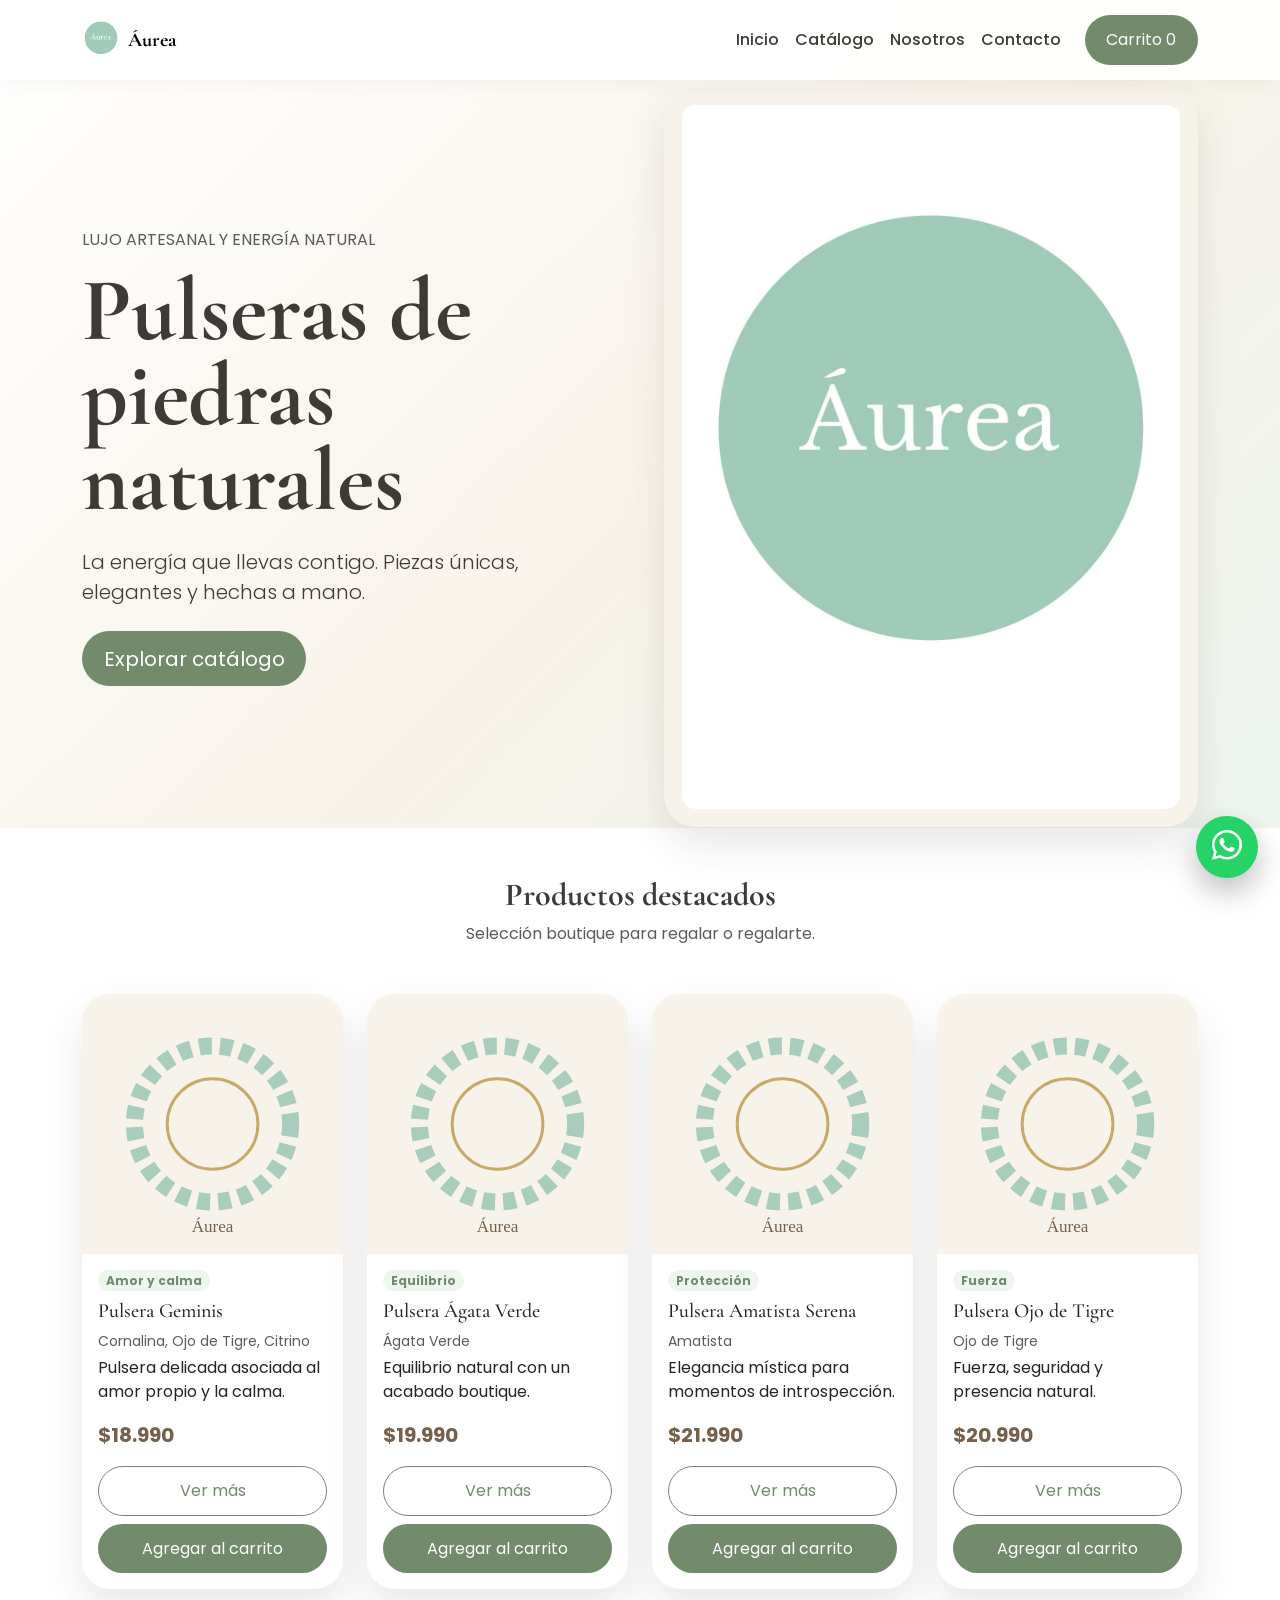
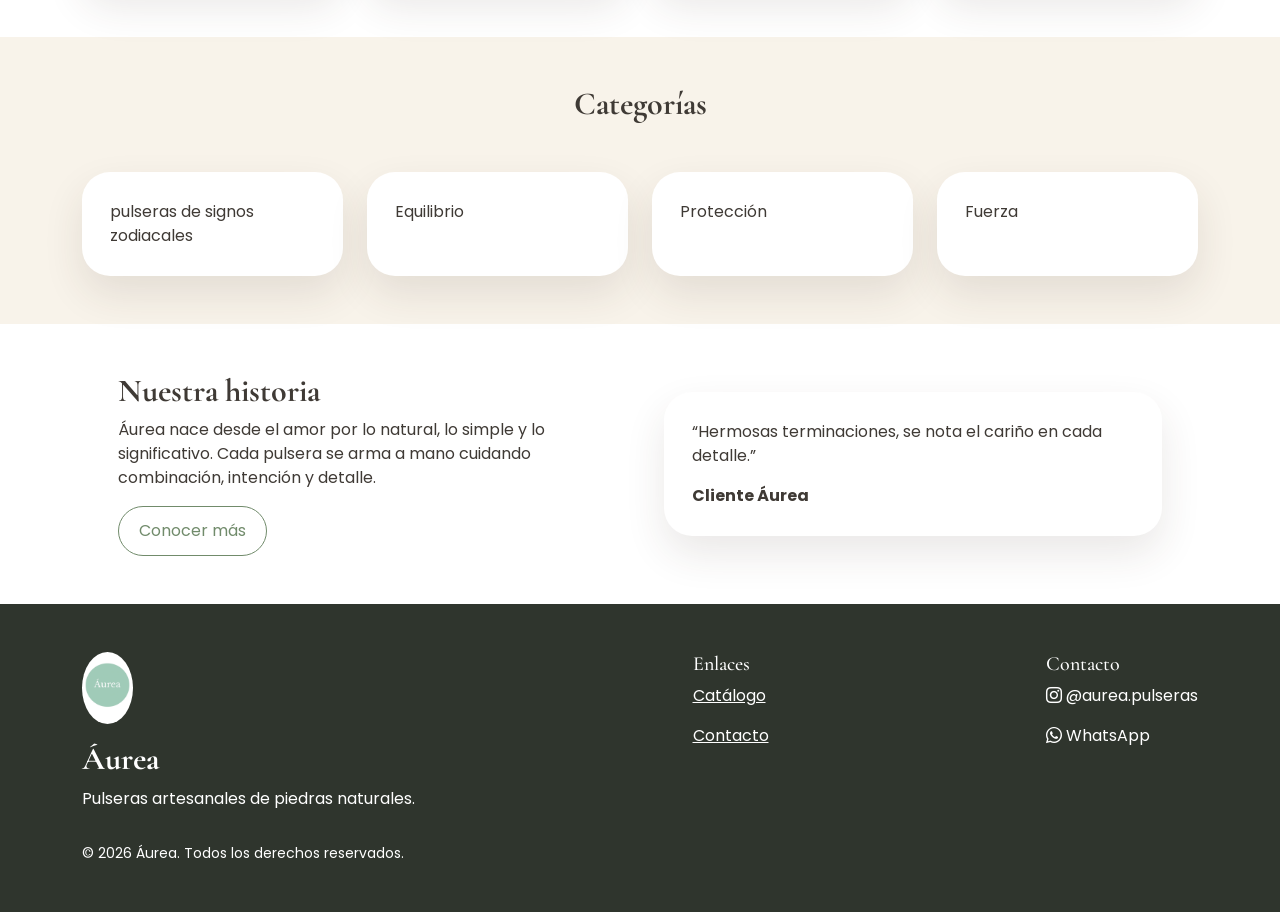
==== index.html @ b7d7ada7 "primera subida proyecto" ====
<!DOCTYPE html>
<html lang="es">
  <head>
    <meta charset="UTF-8">
    <meta name="viewport" content="width=device-width, initial-scale=1.0">
    <meta name="description" content="Catálogo boutique de pulseras artesanales de piedras naturales Áurea.">
    <link href="https://cdn.jsdelivr.net/npm/bootstrap@5.3.3/dist/css/bootstrap.min.css" rel="stylesheet">
    <link rel="stylesheet" href="https://cdn.jsdelivr.net/npm/bootstrap-icons@1.11.3/font/bootstrap-icons.css">
    <link rel="stylesheet" href="css/style.css">
    <title>Áurea | Pulseras artesanales</title>
  </head>
  <body>
    <nav class="navbar navbar-expand-lg fixed-top">
      <div class="container">
        <a class="navbar-brand d-flex align-items-center gap-2" href="index.html">
          <img src="img/logo/aurea-logo.jpeg" class="logo" alt="Áurea">
          <span>Áurea</span>
        </a>
        <button class="navbar-toggler" type="button" data-bs-toggle="collapse" data-bs-target="#menu">
          <span class="navbar-toggler-icon"></span>
        </button>
        <div class="collapse navbar-collapse" id="menu">
          <ul class="navbar-nav ms-auto align-items-lg-center">
            <li class="nav-item">
              <a class="nav-link" href="index.html">Inicio</a>
            </li>
            <li class="nav-item">
              <a class="nav-link" href="catalogo.html">Catálogo</a>
            </li>
            <li class="nav-item">
              <a class="nav-link" href="nosotros.html">Nosotros</a>
            </li>
            <li class="nav-item">
              <a class="nav-link" href="contacto.html">Contacto</a>
            </li>
            <li class="nav-item ms-lg-3">
              <a class="btn btn-aurea" href="carrito.html">Carrito <span data-cart-count>0</span>
              </a>
            </li>
          </ul>
        </div>
      </div>
    </nav>
    <header class="hero">
      <div class="container">
        <div class="row align-items-center g-5">
          <div class="col-lg-6 fade-up">
            <p class="text-uppercase text-muted">Lujo artesanal y energía natural</p>
            <h1>Pulseras de piedras naturales</h1>
            <p class="lead my-4">La energía que llevas contigo. Piezas únicas, elegantes y hechas a mano.</p>
            <a href="catalogo.html" class="btn btn-aurea btn-lg">Explorar catálogo</a>
          </div>
          <div class="col-lg-6">
            <img src="img/banners/aurea-logo.jpeg" class="img-fluid hero-img" alt="Pulseras artesanales">
          </div>
        </div>
      </div>
    </header>
    <main>
      <section class="py-5">
        <div class="container">
          <div class="text-center mb-5">
            <h2>Productos destacados</h2>
            <p class="text-muted">Selección boutique para regalar o regalarte.</p>
          </div>
          <div id="productosDestacados" class="row g-4"></div>
        </div>
      </section>
      <section class="py-5 section-soft">
        <div class="container">
          <h2 class="text-center mb-5">Categorías</h2>
          <div class="row g-4">
            <div class="col-md-3">
              <div class="categoria-box">pulseras de signos zodiacales</div>
            </div>
            <div class="col-md-3">
              <div class="categoria-box">Equilibrio</div>
            </div>
            <div class="col-md-3">
              <div class="categoria-box">Protección</div>
            </div>
            <div class="col-md-3">
              <div class="categoria-box">Fuerza</div>
            </div>
          </div>
        </div>
      </section>
      <section class="py-5">
        <div class="container row mx-auto align-items-center g-5">
          <div class="col-lg-6">
            <h2>Nuestra historia</h2>
            <p>Áurea nace desde el amor por lo natural, lo simple y lo significativo. Cada pulsera se arma a mano cuidando combinación, intención y detalle.</p>
            <a href="nosotros.html" class="btn btn-aurea-outline">Conocer más</a>
          </div>
          <div class="col-lg-6">
            <div class="opinion">
              <p>“Hermosas terminaciones, se nota el cariño en cada detalle.”</p>
              <strong>Cliente Áurea</strong>
            </div>
          </div>
        </div>
      </section>
    </main>
    <footer class="py-5">
      <div class="container d-flex flex-column flex-md-row justify-content-between gap-4">
        <div>
          <img src="img/logo/aurea-logo.jpeg" class="footer-logo mb-3" alt="Áurea">
          <h2>Áurea</h2>
          <p>Pulseras artesanales de piedras naturales.</p>
        </div>
        <div>
          <h3 class="h5">Enlaces</h3>
          <p>
            <a class="text-white" href="catalogo.html">Catálogo</a>
          </p>
          <p>
            <a class="text-white" href="contacto.html">Contacto</a>
          </p>
        </div>
        <div>
          <h3 class="h5">Contacto</h3>
          <p>
            <i class="bi bi-instagram"></i> @aurea.pulseras
          </p>
          <p>
            <i class="bi bi-whatsapp"></i> WhatsApp
          </p>
        </div>
      </div>
      <div class="container pt-3 small">© 2026 Áurea. Todos los derechos reservados.</div>
    </footer>
    <script src="https://cdn.jsdelivr.net/npm/bootstrap@5.3.3/dist/js/bootstrap.bundle.min.js"></script>
    <script src="js/productos.js"></script>
    <script src="js/app.js"></script>
    <script src="js/whatsapp.js"></script>
    <script src="js/catalogo.js"></script>
  </body>
</html>
---- css/style.css ----
@import url('https://fonts.googleapis.com/css2?family=Cormorant+Garamond:wght@500;600;700&family=Poppins:wght@300;400;500;600&display=swap');
:root{--blanco:#fff;--beige:#f8f3ea;--arena:#e9dcc7;--salvia:#a8cdbd;--oliva:#718b6b;--cafe:#75614b;--dorado:#c8a96a;--texto:#3f3a35;--sombra:0 18px 40px rgba(60,50,38,.11)}
*{box-sizing:border-box}body{font-family:Poppins,sans-serif;color:var(--texto);background:var(--blanco)}h1,h2,h3,.navbar-brand{font-family:'Cormorant Garamond',serif;font-weight:700}.navbar{background:rgba(255,255,255,.94);backdrop-filter:blur(12px);box-shadow:0 4px 20px rgba(0,0,0,.04)}.logo{height:54px;border-radius:50%}.nav-link{font-weight:500;color:var(--texto)}.nav-link:hover{color:var(--oliva)}.hero{min-height:92vh;display:flex;align-items:center;background:linear-gradient(135deg,#fff 0%,var(--beige) 55%,#eef6f0 100%);padding-top:86px}.hero h1{font-size:clamp(3rem,7vw,6rem);line-height:.95}.hero-img,.producto-detalle-img{background:var(--beige);border-radius:32px;box-shadow:var(--sombra);padding:18px}.section-soft{background:var(--beige)}.btn-aurea{background:var(--oliva);color:#fff;border:none;border-radius:999px;padding:.8rem 1.35rem;transition:.25s}.btn-aurea:hover{background:var(--cafe);color:#fff;transform:translateY(-2px)}.btn-aurea-outline{border:1px solid var(--oliva);color:var(--oliva);border-radius:999px;padding:.75rem 1.25rem}.btn-aurea-outline:hover{background:var(--oliva);color:#fff}.producto-card{border:0;border-radius:28px;overflow:hidden;box-shadow:var(--sombra);transition:.3s;background:#fff}.producto-card:hover{transform:translateY(-8px)}.producto-card img{height:260px;object-fit:cover;background:var(--beige);transition:.3s}.producto-card:hover img{transform:scale(1.04)}.badge-aurea{background:#eef6f0;color:var(--oliva);border-radius:999px;width:max-content}.precio{color:var(--cafe);font-size:1.25rem}.categoria-box,.opinion{padding:28px;background:#fff;border-radius:28px;box-shadow:var(--sombra);height:100%}.miniatura{width:94px;height:94px;object-fit:cover;border-radius:18px;cursor:pointer;border:2px solid var(--beige)}.carrito-item{display:flex;align-items:center;gap:18px;background:#fff;border-radius:24px;padding:16px;margin-bottom:16px;box-shadow:var(--sombra)}.carrito-item img{width:110px;height:110px;object-fit:cover;border-radius:18px;background:var(--beige)}.cantidad{display:flex;align-items:center;gap:10px}.cantidad button{border:none;background:var(--beige);border-radius:50%;width:34px;height:34px}.carrito-total{text-align:right;margin-top:28px}.whatsapp-float{position:fixed;right:22px;bottom:22px;width:62px;height:62px;border-radius:50%;border:none;background:#25D366;color:#fff;font-size:30px;box-shadow:0 14px 30px rgba(0,0,0,.25);z-index:1000}.toast-aurea{position:fixed;left:50%;bottom:98px;transform:translateX(-50%);background:var(--texto);color:#fff;padding:12px 20px;border-radius:999px;z-index:1200}footer{background:#2f352d;color:#fff}.footer-logo{height:72px;border-radius:50%}.page-header{padding:130px 0 55px;background:var(--beige)}.fade-up{animation:fadeUp .7s ease both}@keyframes fadeUp{from{opacity:0;transform:translateY(18px)}to{opacity:1;transform:translateY(0)}}@media(max-width:768px){.hero{text-align:center;min-height:auto;padding:120px 0 60px}.carrito-item{flex-direction:column;text-align:center}.carrito-total{text-align:center}}
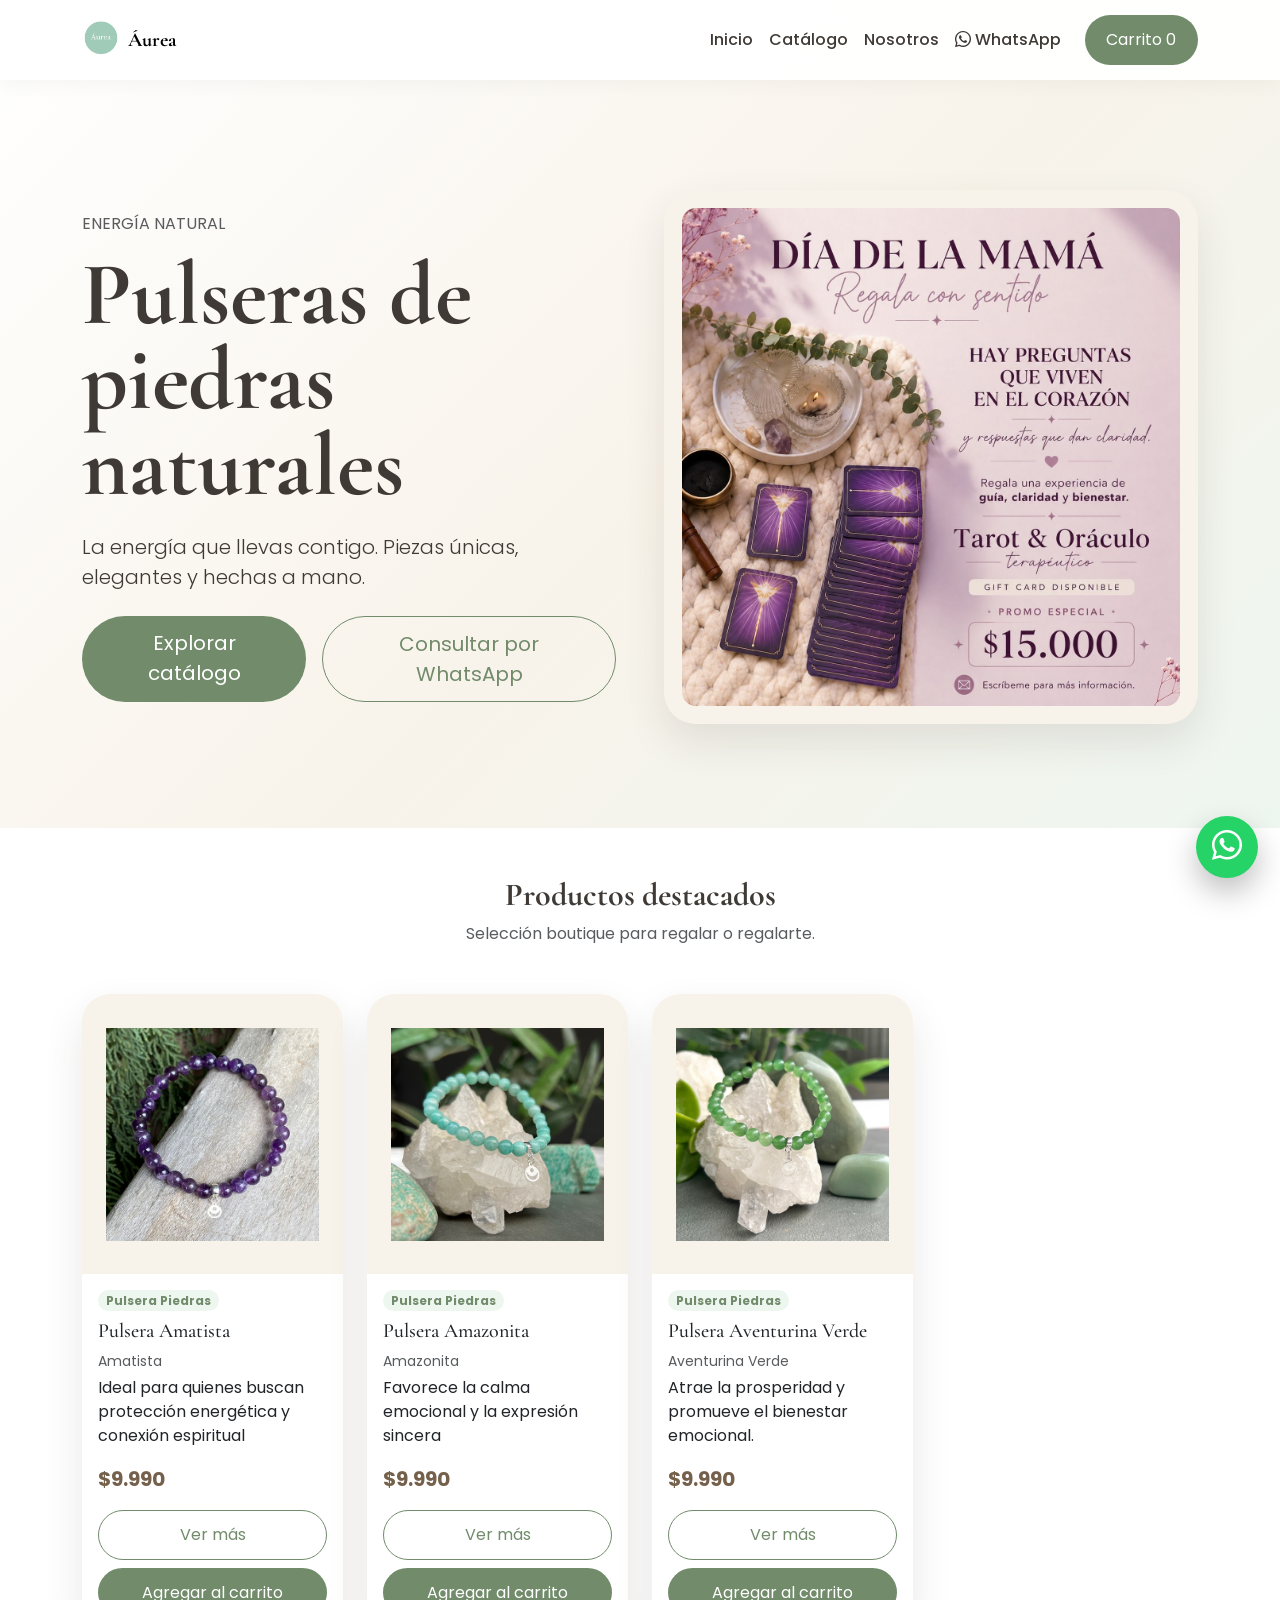
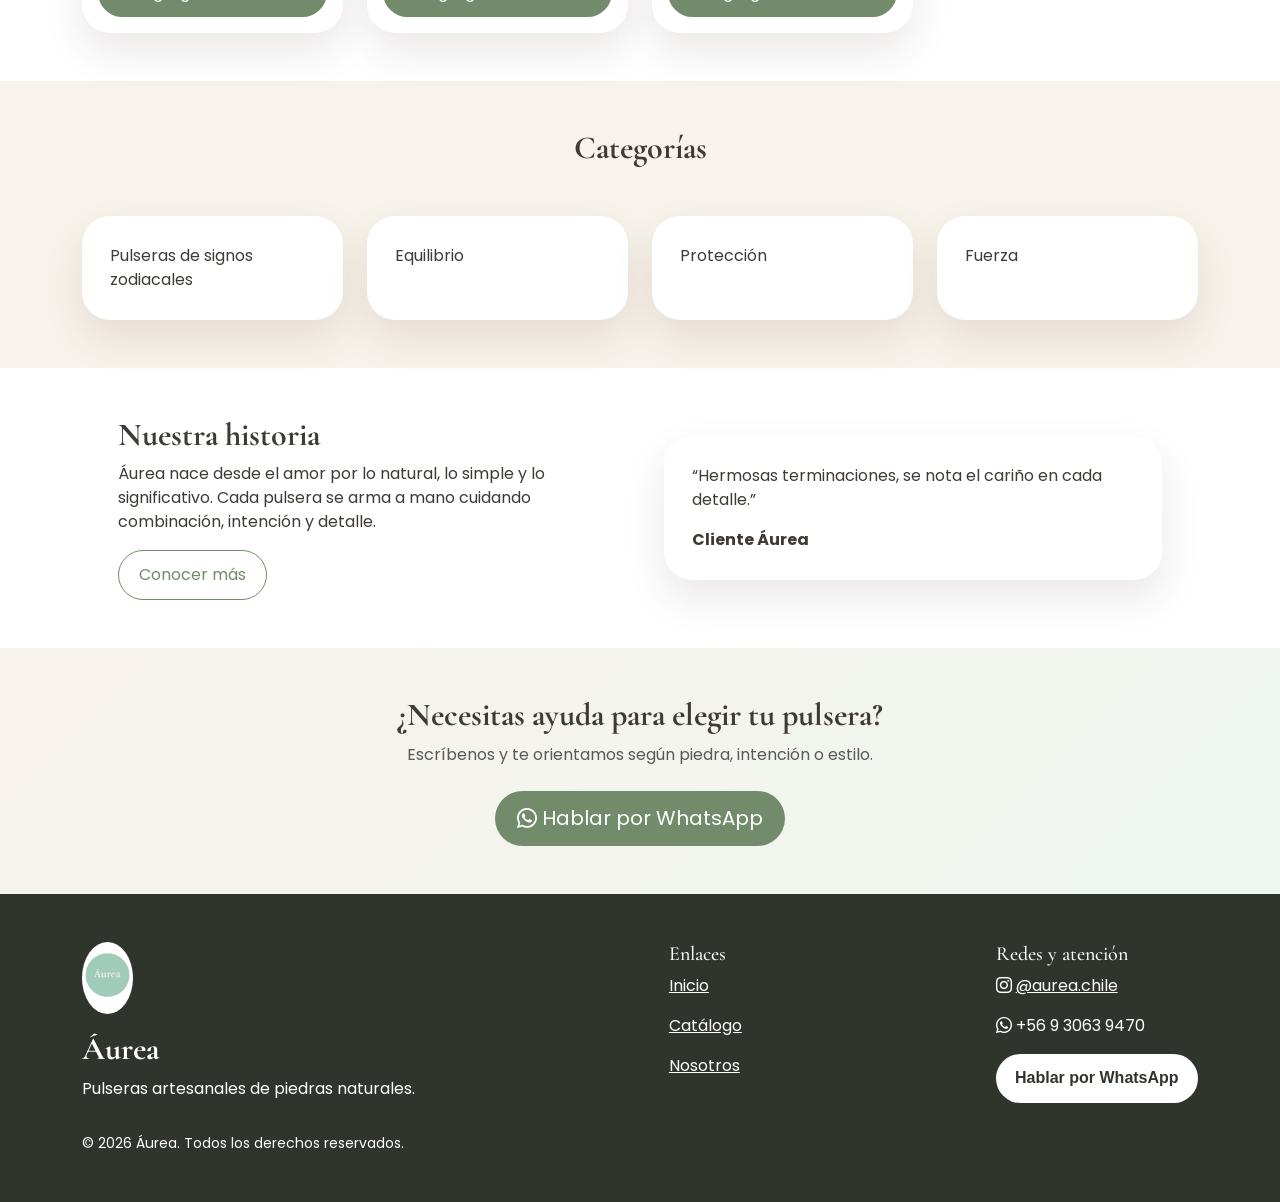
==== commit c7463b1f: "modificacion pagina" ====
--- a/index.html
+++ b/index.html
@@ -16,46 +16,42 @@
           <img src="img/logo/aurea-logo.jpeg" class="logo" alt="Áurea">
           <span>Áurea</span>
         </a>
-        <button class="navbar-toggler" type="button" data-bs-toggle="collapse" data-bs-target="#menu">
+        <button class="navbar-toggler" type="button" data-bs-toggle="collapse" data-bs-target="#menu" aria-controls="menu" aria-expanded="false" aria-label="Abrir menú">
           <span class="navbar-toggler-icon"></span>
         </button>
         <div class="collapse navbar-collapse" id="menu">
           <ul class="navbar-nav ms-auto align-items-lg-center">
-            <li class="nav-item">
-              <a class="nav-link" href="index.html">Inicio</a>
-            </li>
-            <li class="nav-item">
-              <a class="nav-link" href="catalogo.html">Catálogo</a>
-            </li>
-            <li class="nav-item">
-              <a class="nav-link" href="nosotros.html">Nosotros</a>
-            </li>
-            <li class="nav-item">
-              <a class="nav-link" href="contacto.html">Contacto</a>
-            </li>
+            <li class="nav-item"><a class="nav-link" href="index.html">Inicio</a></li>
+            <li class="nav-item"><a class="nav-link" href="catalogo.html">Catálogo</a></li>
+            <li class="nav-item"><a class="nav-link" href="nosotros.html">Nosotros</a></li>
+            <li class="nav-item"><a class="nav-link nav-whatsapp" href="#" data-whatsapp-action><i class="bi bi-whatsapp"></i> WhatsApp</a></li>
             <li class="nav-item ms-lg-3">
-              <a class="btn btn-aurea" href="carrito.html">Carrito <span data-cart-count>0</span>
-              </a>
+              <a class="btn btn-aurea" href="carrito.html">Carrito <span data-cart-count>0</span></a>
             </li>
           </ul>
         </div>
       </div>
     </nav>
+
     <header class="hero">
       <div class="container">
         <div class="row align-items-center g-5">
           <div class="col-lg-6 fade-up">
-            <p class="text-uppercase text-muted">Lujo artesanal y energía natural</p>
+            <p class="text-uppercase text-muted">energía natural</p>
             <h1>Pulseras de piedras naturales</h1>
             <p class="lead my-4">La energía que llevas contigo. Piezas únicas, elegantes y hechas a mano.</p>
-            <a href="catalogo.html" class="btn btn-aurea btn-lg">Explorar catálogo</a>
+            <div class="d-flex flex-column flex-sm-row gap-3">
+              <a href="catalogo.html" class="btn btn-aurea btn-lg">Explorar catálogo</a>
+              <a href="#" class="btn btn-aurea-outline btn-lg" data-whatsapp-action>Consultar por WhatsApp</a>
+            </div>
           </div>
           <div class="col-lg-6">
-            <img src="img/banners/aurea-logo.jpeg" class="img-fluid hero-img" alt="Pulseras artesanales">
+            <img src="img/banners/aurea-logo.jpeg" class="img-fluid hero-img" alt="Pulseras artesanales Áurea">
           </div>
         </div>
       </div>
     </header>
+
     <main>
       <section class="py-5">
         <div class="container">
@@ -66,25 +62,19 @@
           <div id="productosDestacados" class="row g-4"></div>
         </div>
       </section>
+
       <section class="py-5 section-soft">
         <div class="container">
           <h2 class="text-center mb-5">Categorías</h2>
           <div class="row g-4">
-            <div class="col-md-3">
-              <div class="categoria-box">pulseras de signos zodiacales</div>
-            </div>
-            <div class="col-md-3">
-              <div class="categoria-box">Equilibrio</div>
-            </div>
-            <div class="col-md-3">
-              <div class="categoria-box">Protección</div>
-            </div>
-            <div class="col-md-3">
-              <div class="categoria-box">Fuerza</div>
-            </div>
+            <div class="col-md-3"><div class="categoria-box">Pulseras de signos zodiacales</div></div>
+            <div class="col-md-3"><div class="categoria-box">Equilibrio</div></div>
+            <div class="col-md-3"><div class="categoria-box">Protección</div></div>
+            <div class="col-md-3"><div class="categoria-box">Fuerza</div></div>
           </div>
         </div>
       </section>
+
       <section class="py-5">
         <div class="container row mx-auto align-items-center g-5">
           <div class="col-lg-6">
@@ -100,7 +90,16 @@
           </div>
         </div>
       </section>
+
+      <section class="py-5 section-whatsapp">
+        <div class="container text-center">
+          <h2>¿Necesitas ayuda para elegir tu pulsera?</h2>
+          <p class="text-muted mb-4">Escríbenos y te orientamos según piedra, intención o estilo.</p>
+          <a href="#" class="btn btn-aurea btn-lg" data-whatsapp-action><i class="bi bi-whatsapp"></i> Hablar por WhatsApp</a>
+        </div>
+      </section>
     </main>
+
     <footer class="py-5">
       <div class="container d-flex flex-column flex-md-row justify-content-between gap-4">
         <div>
@@ -110,29 +109,24 @@
         </div>
         <div>
           <h3 class="h5">Enlaces</h3>
-          <p>
-            <a class="text-white" href="catalogo.html">Catálogo</a>
-          </p>
-          <p>
-            <a class="text-white" href="contacto.html">Contacto</a>
-          </p>
+          <p><a class="text-white" href="index.html">Inicio</a></p>
+          <p><a class="text-white" href="catalogo.html">Catálogo</a></p>
+          <p><a class="text-white" href="nosotros.html">Nosotros</a></p>
         </div>
         <div>
-          <h3 class="h5">Contacto</h3>
-          <p>
-            <i class="bi bi-instagram"></i> @aurea.pulseras
-          </p>
-          <p>
-            <i class="bi bi-whatsapp"></i> WhatsApp
-          </p>
+          <h3 class="h5">Redes y atención</h3>
+          <p><i class="bi bi-instagram"></i> <a href="https://www.instagram.com/aurea.chile/" target="_blank" class="text-white">@aurea.chile</a></p>
+          <p><i class="bi bi-whatsapp"></i> +56 9 3063 9470</p>
+          <a href="#" class="btn btn-footer-whatsapp" data-whatsapp-action>Hablar por WhatsApp</a>
         </div>
       </div>
       <div class="container pt-3 small">© 2026 Áurea. Todos los derechos reservados.</div>
     </footer>
+
     <script src="https://cdn.jsdelivr.net/npm/bootstrap@5.3.3/dist/js/bootstrap.bundle.min.js"></script>
     <script src="js/productos.js"></script>
     <script src="js/app.js"></script>
     <script src="js/whatsapp.js"></script>
     <script src="js/catalogo.js"></script>
   </body>
-</html>+</html>
--- a/css/style.css
+++ b/css/style.css
@@ -1,3 +1,371 @@
 @import url('https://fonts.googleapis.com/css2?family=Cormorant+Garamond:wght@500;600;700&family=Poppins:wght@300;400;500;600&display=swap');
-:root{--blanco:#fff;--beige:#f8f3ea;--arena:#e9dcc7;--salvia:#a8cdbd;--oliva:#718b6b;--cafe:#75614b;--dorado:#c8a96a;--texto:#3f3a35;--sombra:0 18px 40px rgba(60,50,38,.11)}
-*{box-sizing:border-box}body{font-family:Poppins,sans-serif;color:var(--texto);background:var(--blanco)}h1,h2,h3,.navbar-brand{font-family:'Cormorant Garamond',serif;font-weight:700}.navbar{background:rgba(255,255,255,.94);backdrop-filter:blur(12px);box-shadow:0 4px 20px rgba(0,0,0,.04)}.logo{height:54px;border-radius:50%}.nav-link{font-weight:500;color:var(--texto)}.nav-link:hover{color:var(--oliva)}.hero{min-height:92vh;display:flex;align-items:center;background:linear-gradient(135deg,#fff 0%,var(--beige) 55%,#eef6f0 100%);padding-top:86px}.hero h1{font-size:clamp(3rem,7vw,6rem);line-height:.95}.hero-img,.producto-detalle-img{background:var(--beige);border-radius:32px;box-shadow:var(--sombra);padding:18px}.section-soft{background:var(--beige)}.btn-aurea{background:var(--oliva);color:#fff;border:none;border-radius:999px;padding:.8rem 1.35rem;transition:.25s}.btn-aurea:hover{background:var(--cafe);color:#fff;transform:translateY(-2px)}.btn-aurea-outline{border:1px solid var(--oliva);color:var(--oliva);border-radius:999px;padding:.75rem 1.25rem}.btn-aurea-outline:hover{background:var(--oliva);color:#fff}.producto-card{border:0;border-radius:28px;overflow:hidden;box-shadow:var(--sombra);transition:.3s;background:#fff}.producto-card:hover{transform:translateY(-8px)}.producto-card img{height:260px;object-fit:cover;background:var(--beige);transition:.3s}.producto-card:hover img{transform:scale(1.04)}.badge-aurea{background:#eef6f0;color:var(--oliva);border-radius:999px;width:max-content}.precio{color:var(--cafe);font-size:1.25rem}.categoria-box,.opinion{padding:28px;background:#fff;border-radius:28px;box-shadow:var(--sombra);height:100%}.miniatura{width:94px;height:94px;object-fit:cover;border-radius:18px;cursor:pointer;border:2px solid var(--beige)}.carrito-item{display:flex;align-items:center;gap:18px;background:#fff;border-radius:24px;padding:16px;margin-bottom:16px;box-shadow:var(--sombra)}.carrito-item img{width:110px;height:110px;object-fit:cover;border-radius:18px;background:var(--beige)}.cantidad{display:flex;align-items:center;gap:10px}.cantidad button{border:none;background:var(--beige);border-radius:50%;width:34px;height:34px}.carrito-total{text-align:right;margin-top:28px}.whatsapp-float{position:fixed;right:22px;bottom:22px;width:62px;height:62px;border-radius:50%;border:none;background:#25D366;color:#fff;font-size:30px;box-shadow:0 14px 30px rgba(0,0,0,.25);z-index:1000}.toast-aurea{position:fixed;left:50%;bottom:98px;transform:translateX(-50%);background:var(--texto);color:#fff;padding:12px 20px;border-radius:999px;z-index:1200}footer{background:#2f352d;color:#fff}.footer-logo{height:72px;border-radius:50%}.page-header{padding:130px 0 55px;background:var(--beige)}.fade-up{animation:fadeUp .7s ease both}@keyframes fadeUp{from{opacity:0;transform:translateY(18px)}to{opacity:1;transform:translateY(0)}}@media(max-width:768px){.hero{text-align:center;min-height:auto;padding:120px 0 60px}.carrito-item{flex-direction:column;text-align:center}.carrito-total{text-align:center}}
+
+:root {
+  --blanco: #fff;
+  --beige: #f8f3ea;
+  --arena: #e9dcc7;
+  --salvia: #a8cdbd;
+  --oliva: #718b6b;
+  --cafe: #75614b;
+  --dorado: #c8a96a;
+  --texto: #3f3a35;
+  --footer: #2f352d;
+  --sombra: 0 18px 40px rgba(60, 50, 38, .11);
+}
+
+* {
+  box-sizing: border-box;
+}
+
+body {
+  font-family: Poppins, sans-serif;
+  color: var(--texto);
+  background: var(--blanco);
+}
+
+h1,
+h2,
+h3,
+.navbar-brand {
+  font-family: 'Cormorant Garamond', serif;
+  font-weight: 700;
+}
+
+.navbar {
+  background: rgba(255, 255, 255, .94);
+  backdrop-filter: blur(12px);
+  box-shadow: 0 4px 20px rgba(0, 0, 0, .04);
+}
+
+.logo {
+  height: 54px;
+  border-radius: 50%;
+}
+
+.nav-link {
+  font-weight: 500;
+  color: var(--texto);
+}
+
+.nav-link:hover,
+.nav-whatsapp:hover,
+.link-aurea {
+  color: var(--oliva);
+}
+
+.hero {
+  min-height: 92vh;
+  display: flex;
+  align-items: center;
+  background: linear-gradient(135deg, #fff 0%, var(--beige) 55%, #eef6f0 100%);
+  padding-top: 86px;
+}
+
+.hero h1 {
+  font-size: clamp(3rem, 7vw, 6rem);
+  line-height: .95;
+}
+
+.hero-img {
+  background: var(--beige);
+  border-radius: 32px;
+  box-shadow: var(--sombra);
+  padding: 18px;
+}
+
+.section-soft {
+  background: var(--beige);
+}
+
+.section-whatsapp {
+  background: linear-gradient(135deg, var(--beige), #eef6f0);
+}
+
+.btn-aurea {
+  background: var(--oliva);
+  color: #fff;
+  border: none;
+  border-radius: 999px;
+  padding: .8rem 1.35rem;
+  transition: .25s;
+}
+
+.btn-aurea:hover {
+  background: var(--cafe);
+  color: #fff;
+  transform: translateY(-2px);
+}
+
+.btn-aurea-outline {
+  border: 1px solid var(--oliva);
+  color: var(--oliva);
+  border-radius: 999px;
+  padding: .75rem 1.25rem;
+  transition: .25s;
+}
+
+.btn-aurea-outline:hover {
+  background: var(--oliva);
+  color: #fff;
+  transform: translateY(-2px);
+}
+
+.btn-footer-whatsapp {
+  background: #fff;
+  color: var(--footer);
+  border-radius: 999px;
+  padding: .7rem 1.15rem;
+  font-weight: 600;
+  transition: .25s;
+}
+
+.btn-footer-whatsapp:hover {
+  background: var(--salvia);
+  color: var(--footer);
+  transform: translateY(-2px);
+}
+
+.producto-card {
+  border: 0;
+  border-radius: 28px;
+  overflow: hidden;
+  box-shadow: var(--sombra);
+  transition: .3s;
+  background: #fff;
+}
+
+.producto-card:hover {
+  transform: translateY(-8px);
+}
+
+.producto-img-container {
+  width: 100%;
+  height: 280px;
+  background: var(--beige);
+  display: flex;
+  align-items: center;
+  justify-content: center;
+  overflow: hidden;
+}
+
+.producto-img {
+  width: 100%;
+  height: 100%;
+  object-fit: contain;
+  object-position: center;
+  padding: 24px;
+  transition: .3s;
+}
+
+.producto-card:hover .producto-img {
+  transform: scale(1.04);
+}
+
+.badge-aurea {
+  background: #eef6f0;
+  color: var(--oliva);
+  border-radius: 999px;
+  width: max-content;
+}
+
+.precio {
+  color: var(--cafe);
+  font-size: 1.25rem;
+}
+
+.categoria-box,
+.opinion {
+  padding: 28px;
+  background: #fff;
+  border-radius: 28px;
+  box-shadow: var(--sombra);
+  height: 100%;
+}
+
+.producto-detalle-img-container {
+  width: 100%;
+  min-height: 480px;
+  background: var(--beige);
+  display: flex;
+  align-items: center;
+  justify-content: center;
+  border-radius: 32px;
+  box-shadow: var(--sombra);
+  overflow: hidden;
+}
+
+.producto-detalle-img {
+  max-width: 100%;
+  max-height: 460px;
+  object-fit: contain;
+  object-position: center;
+  padding: 32px;
+}
+
+.miniatura {
+  width: 94px;
+  height: 94px;
+  display: flex;
+  align-items: center;
+  justify-content: center;
+  border-radius: 18px;
+  cursor: pointer;
+  border: 2px solid var(--beige);
+  background: var(--beige);
+  padding: 8px;
+  transition: .25s;
+}
+
+.miniatura:hover {
+  border-color: var(--salvia);
+  transform: translateY(-2px);
+}
+
+.miniatura img {
+  width: 100%;
+  height: 100%;
+  object-fit: contain;
+  object-position: center;
+}
+
+.carrito-item {
+  display: flex;
+  align-items: center;
+  gap: 18px;
+  background: #fff;
+  border-radius: 24px;
+  padding: 16px;
+  margin-bottom: 16px;
+  box-shadow: var(--sombra);
+}
+
+.carrito-img-container {
+  width: 110px;
+  height: 110px;
+  background: var(--beige);
+  display: flex;
+  align-items: center;
+  justify-content: center;
+  border-radius: 18px;
+  overflow: hidden;
+  flex-shrink: 0;
+}
+
+.carrito-img {
+  width: 100%;
+  height: 100%;
+  object-fit: contain;
+  object-position: center;
+  padding: 12px;
+}
+
+.cantidad {
+  display: flex;
+  align-items: center;
+  gap: 10px;
+}
+
+.cantidad button {
+  border: none;
+  background: var(--beige);
+  border-radius: 50%;
+  width: 34px;
+  height: 34px;
+}
+
+.carrito-total {
+  text-align: right;
+  margin-top: 28px;
+}
+
+.whatsapp-float {
+  position: fixed;
+  right: 22px;
+  bottom: 22px;
+  width: 62px;
+  height: 62px;
+  border-radius: 50%;
+  border: none;
+  background: #25D366;
+  color: #fff;
+  font-size: 30px;
+  box-shadow: 0 14px 30px rgba(0, 0, 0, .25);
+  z-index: 1000;
+}
+
+.toast-aurea {
+  position: fixed;
+  left: 50%;
+  bottom: 98px;
+  transform: translateX(-50%);
+  background: var(--texto);
+  color: #fff;
+  padding: 12px 20px;
+  border-radius: 999px;
+  z-index: 1200;
+}
+
+footer {
+  background: var(--footer);
+  color: #fff;
+}
+
+.footer-logo {
+  height: 72px;
+  border-radius: 50%;
+}
+
+.page-header {
+  padding: 130px 0 55px;
+  background: var(--beige);
+}
+
+.fade-up {
+  animation: fadeUp .7s ease both;
+}
+
+@keyframes fadeUp {
+  from {
+    opacity: 0;
+    transform: translateY(18px);
+  }
+  to {
+    opacity: 1;
+    transform: translateY(0);
+  }
+}
+
+@media (max-width: 768px) {
+  .producto-detalle-img-container {
+    min-height: 360px;
+  }
+
+  .producto-detalle-img {
+    max-height: 340px;
+    padding: 24px;
+  }
+
+  .producto-img-container {
+    height: 250px;
+  }
+
+  .hero {
+    text-align: center;
+    min-height: auto;
+    padding: 120px 0 60px;
+  }
+
+  .hero .d-flex {
+    justify-content: center;
+  }
+
+  .carrito-item {
+    flex-direction: column;
+    text-align: center;
+  }
+
+  .carrito-total {
+    text-align: center;
+  }
+
+}
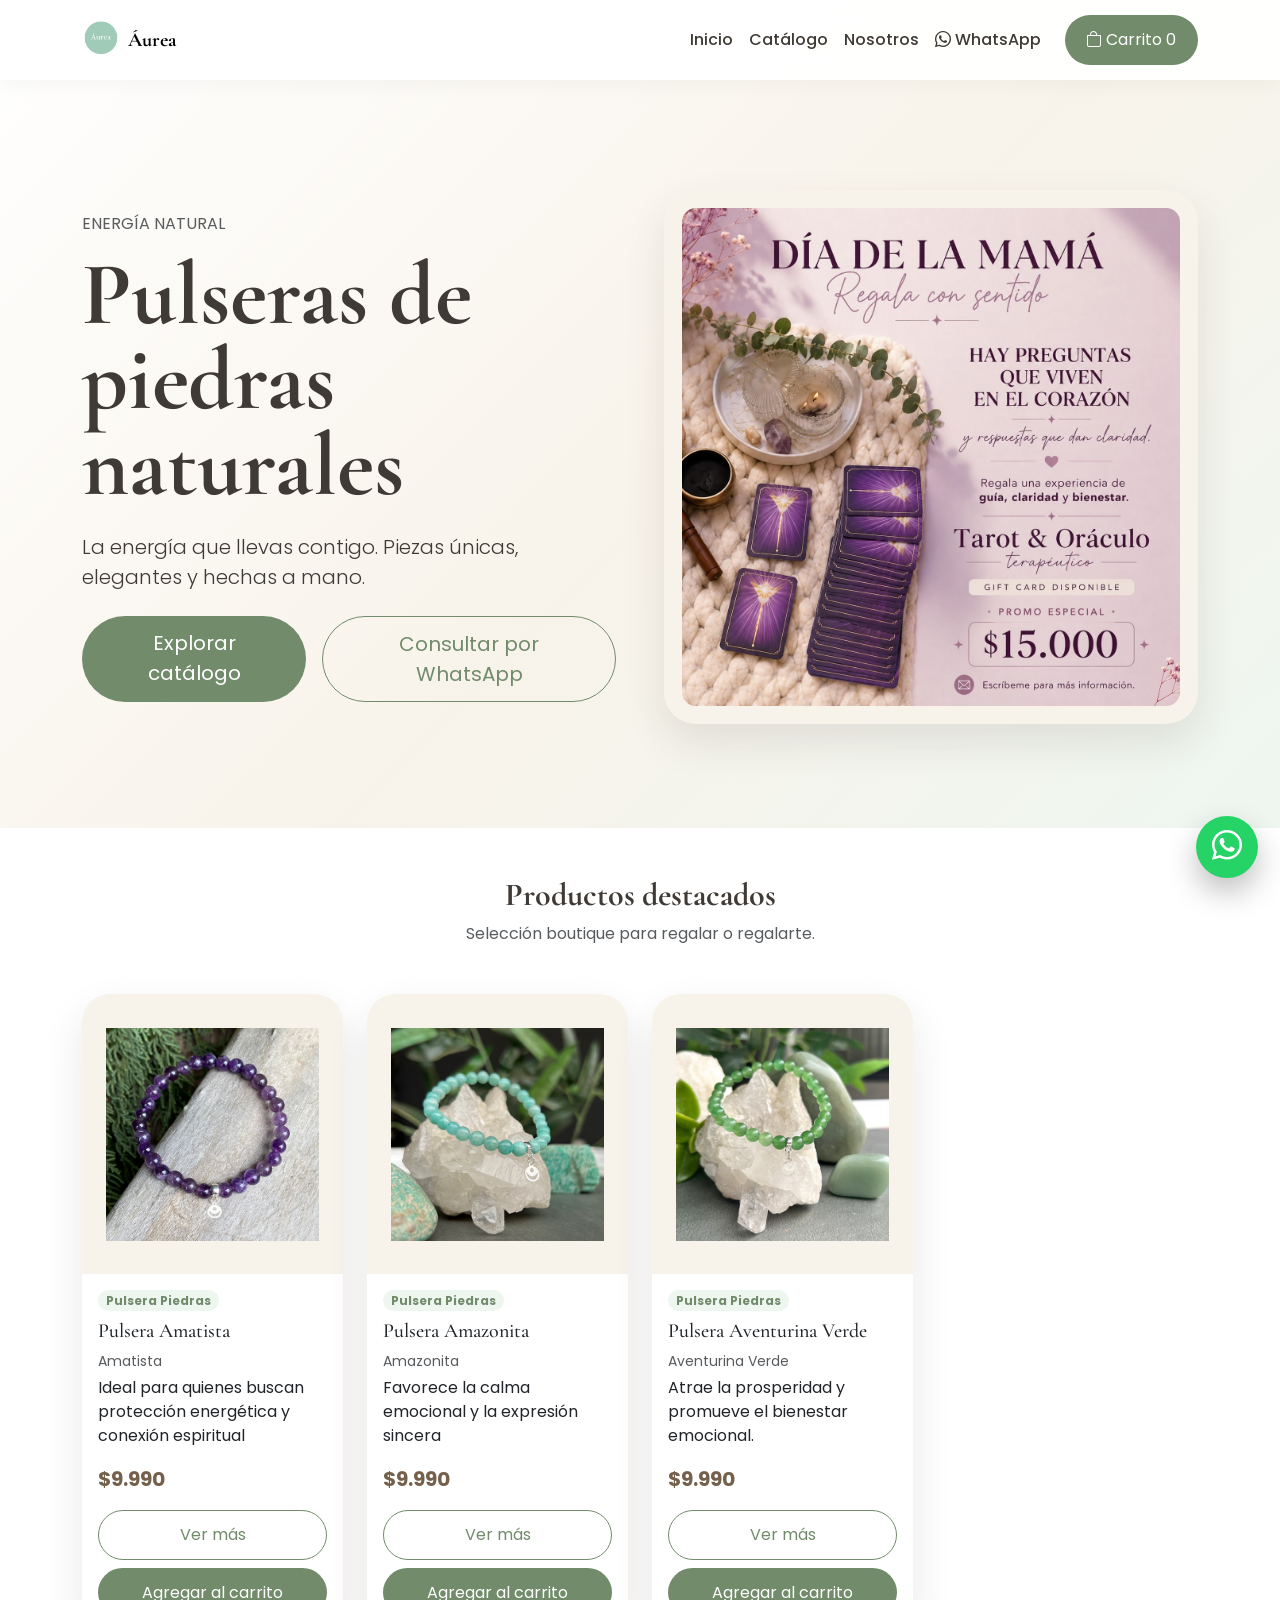
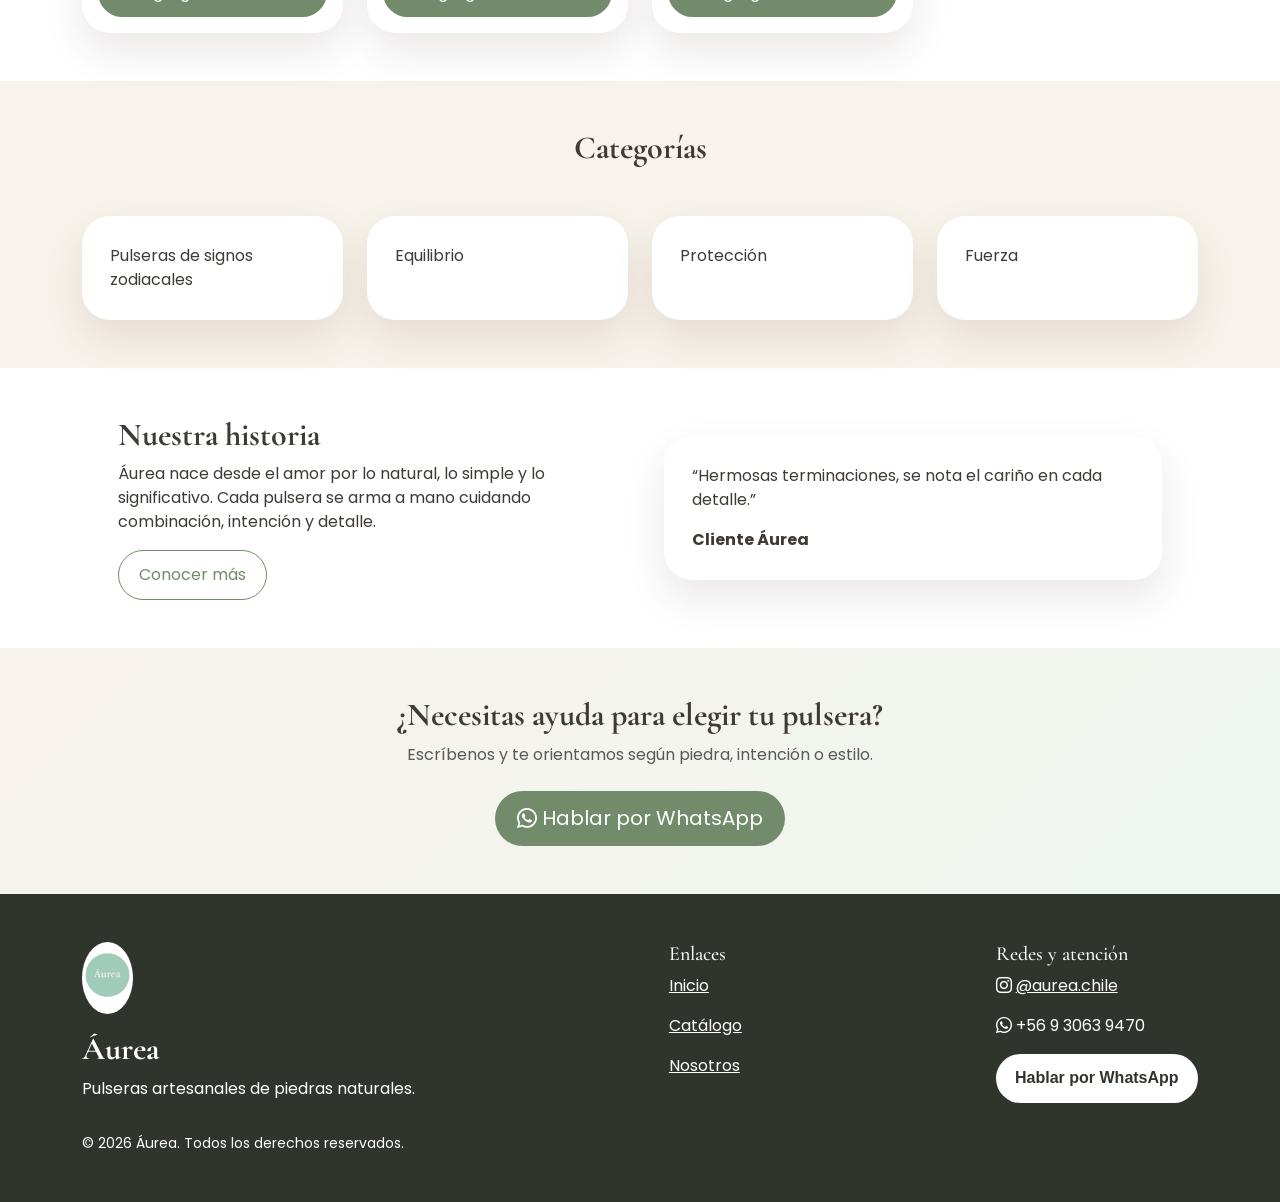
==== commit 6595bc7f: "correccion carrito celulares" ====
--- a/index.html
+++ b/index.html
@@ -16,17 +16,23 @@
           <img src="img/logo/aurea-logo.jpeg" class="logo" alt="Áurea">
           <span>Áurea</span>
         </a>
-        <button class="navbar-toggler" type="button" data-bs-toggle="collapse" data-bs-target="#menu" aria-controls="menu" aria-expanded="false" aria-label="Abrir menú">
-          <span class="navbar-toggler-icon"></span>
-        </button>
+        <div class="navbar-mobile-actions d-flex align-items-center gap-2 d-lg-none">
+          <a class="nav-cart-mobile" href="carrito.html" aria-label="Ver carrito">
+            <i class="bi bi-bag"></i>
+            <span class="cart-count-badge" data-cart-count>0</span>
+          </a>
+          <button class="navbar-toggler" type="button" data-bs-toggle="collapse" data-bs-target="#menu" aria-controls="menu" aria-expanded="false" aria-label="Abrir menú">
+            <span class="navbar-toggler-icon"></span>
+          </button>
+        </div>
         <div class="collapse navbar-collapse" id="menu">
           <ul class="navbar-nav ms-auto align-items-lg-center">
             <li class="nav-item"><a class="nav-link" href="index.html">Inicio</a></li>
             <li class="nav-item"><a class="nav-link" href="catalogo.html">Catálogo</a></li>
             <li class="nav-item"><a class="nav-link" href="nosotros.html">Nosotros</a></li>
             <li class="nav-item"><a class="nav-link nav-whatsapp" href="#" data-whatsapp-action><i class="bi bi-whatsapp"></i> WhatsApp</a></li>
-            <li class="nav-item ms-lg-3">
-              <a class="btn btn-aurea" href="carrito.html">Carrito <span data-cart-count>0</span></a>
+            <li class="nav-item ms-lg-3 d-none d-lg-block">
+              <a class="btn btn-aurea" href="carrito.html"><i class="bi bi-bag"></i> Carrito <span data-cart-count>0</span></a>
             </li>
           </ul>
         </div>
--- a/css/style.css
+++ b/css/style.css
@@ -369,3 +369,78 @@
   }
 
 }
+
+/* Carrito siempre visible en móvil */
+.navbar-mobile-actions {
+  margin-left: auto;
+}
+
+.nav-cart-mobile {
+  position: relative;
+  width: 44px;
+  height: 44px;
+  border-radius: 50%;
+  background: var(--oliva);
+  color: #fff;
+  display: inline-flex;
+  align-items: center;
+  justify-content: center;
+  text-decoration: none;
+  font-size: 1.25rem;
+  box-shadow: 0 10px 24px rgba(60, 50, 38, .16);
+  transition: .25s;
+}
+
+.nav-cart-mobile:hover,
+.nav-cart-mobile:focus {
+  background: var(--cafe);
+  color: #fff;
+  transform: translateY(-1px);
+}
+
+.cart-count-badge {
+  position: absolute;
+  top: -6px;
+  right: -6px;
+  min-width: 22px;
+  height: 22px;
+  padding: 0 6px;
+  border-radius: 999px;
+  background: var(--dorado);
+  color: var(--texto);
+  border: 2px solid #fff;
+  font-size: .72rem;
+  font-weight: 700;
+  line-height: 18px;
+  text-align: center;
+}
+
+.navbar-toggler {
+  border: 1px solid rgba(113, 139, 107, .35);
+  border-radius: 14px;
+  padding: .45rem .65rem;
+}
+
+.navbar-toggler:focus {
+  box-shadow: 0 0 0 .2rem rgba(168, 205, 189, .35);
+}
+
+@media (max-width: 380px) {
+  .logo {
+    height: 46px;
+  }
+
+  .navbar-brand span {
+    font-size: 1.35rem;
+  }
+
+  .nav-cart-mobile,
+  .navbar-toggler {
+    width: 42px;
+    height: 42px;
+  }
+
+  .navbar-toggler {
+    padding: .35rem .55rem;
+  }
+}
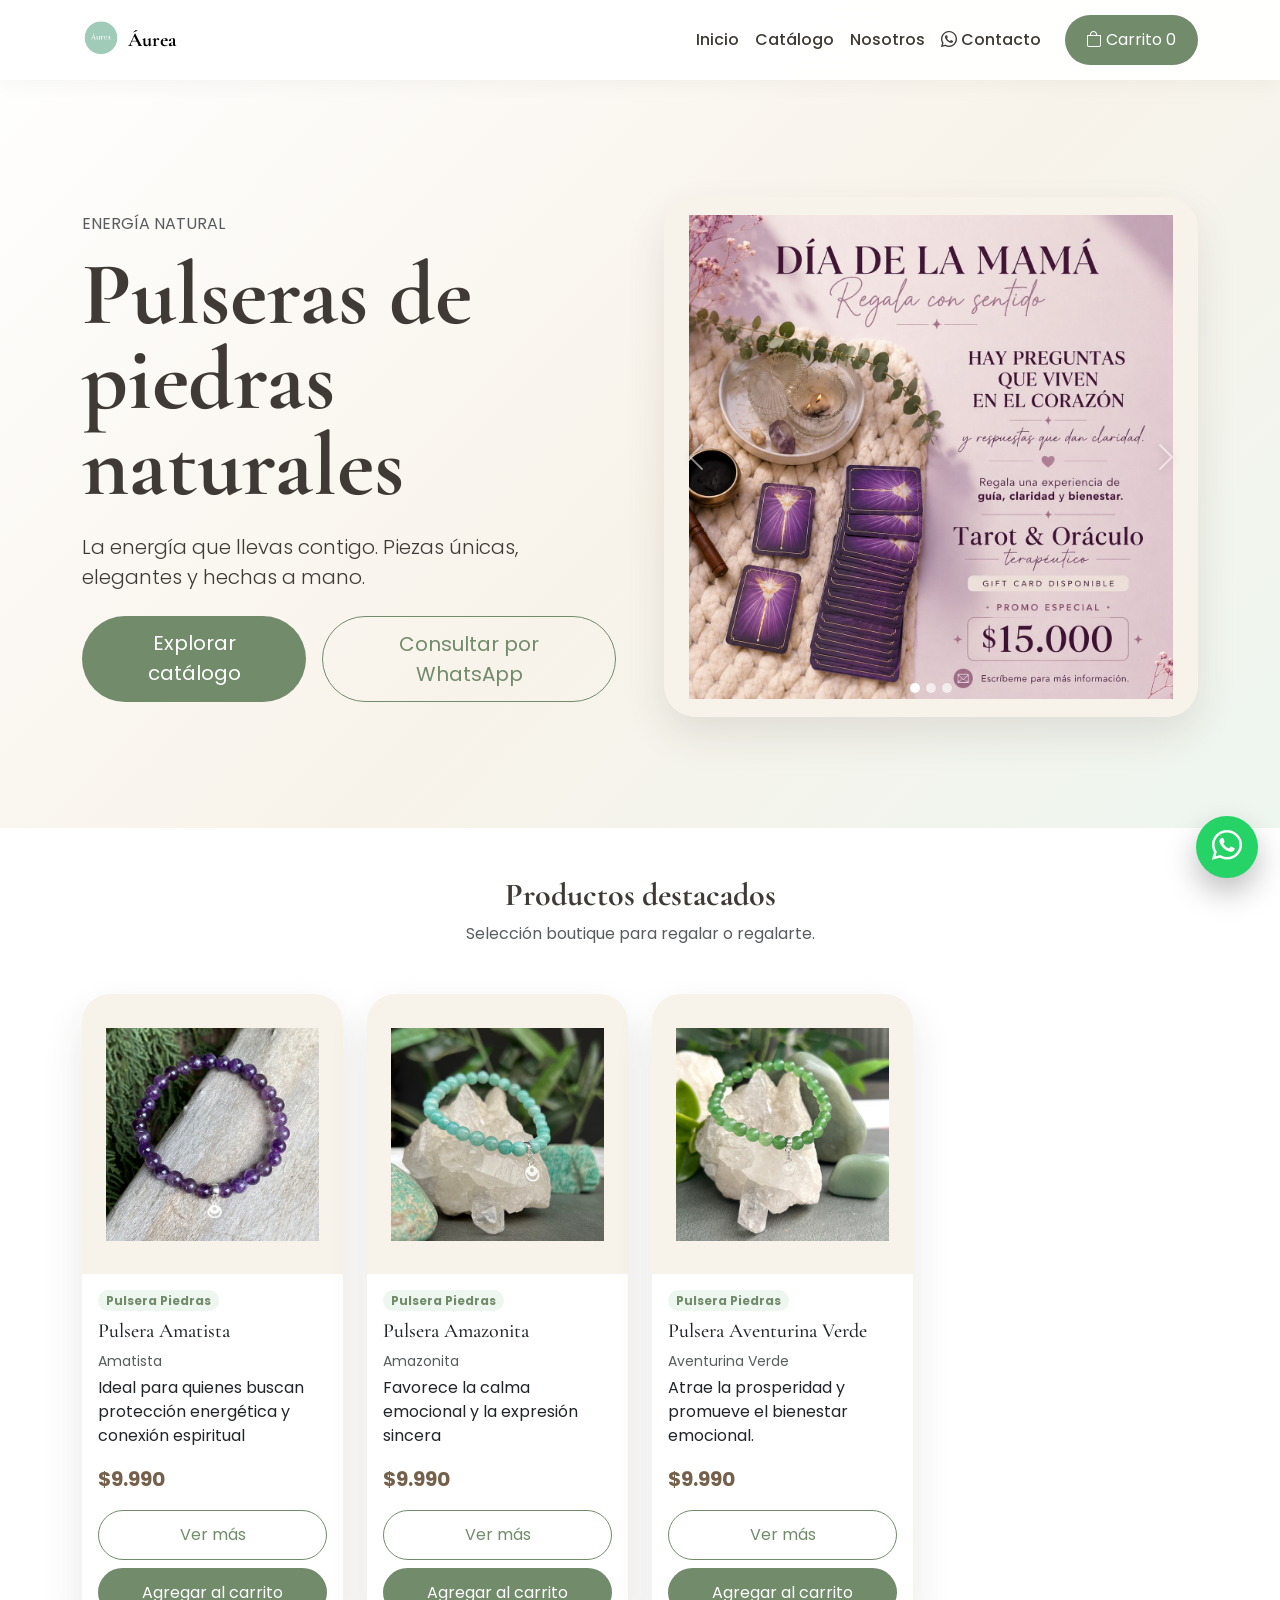
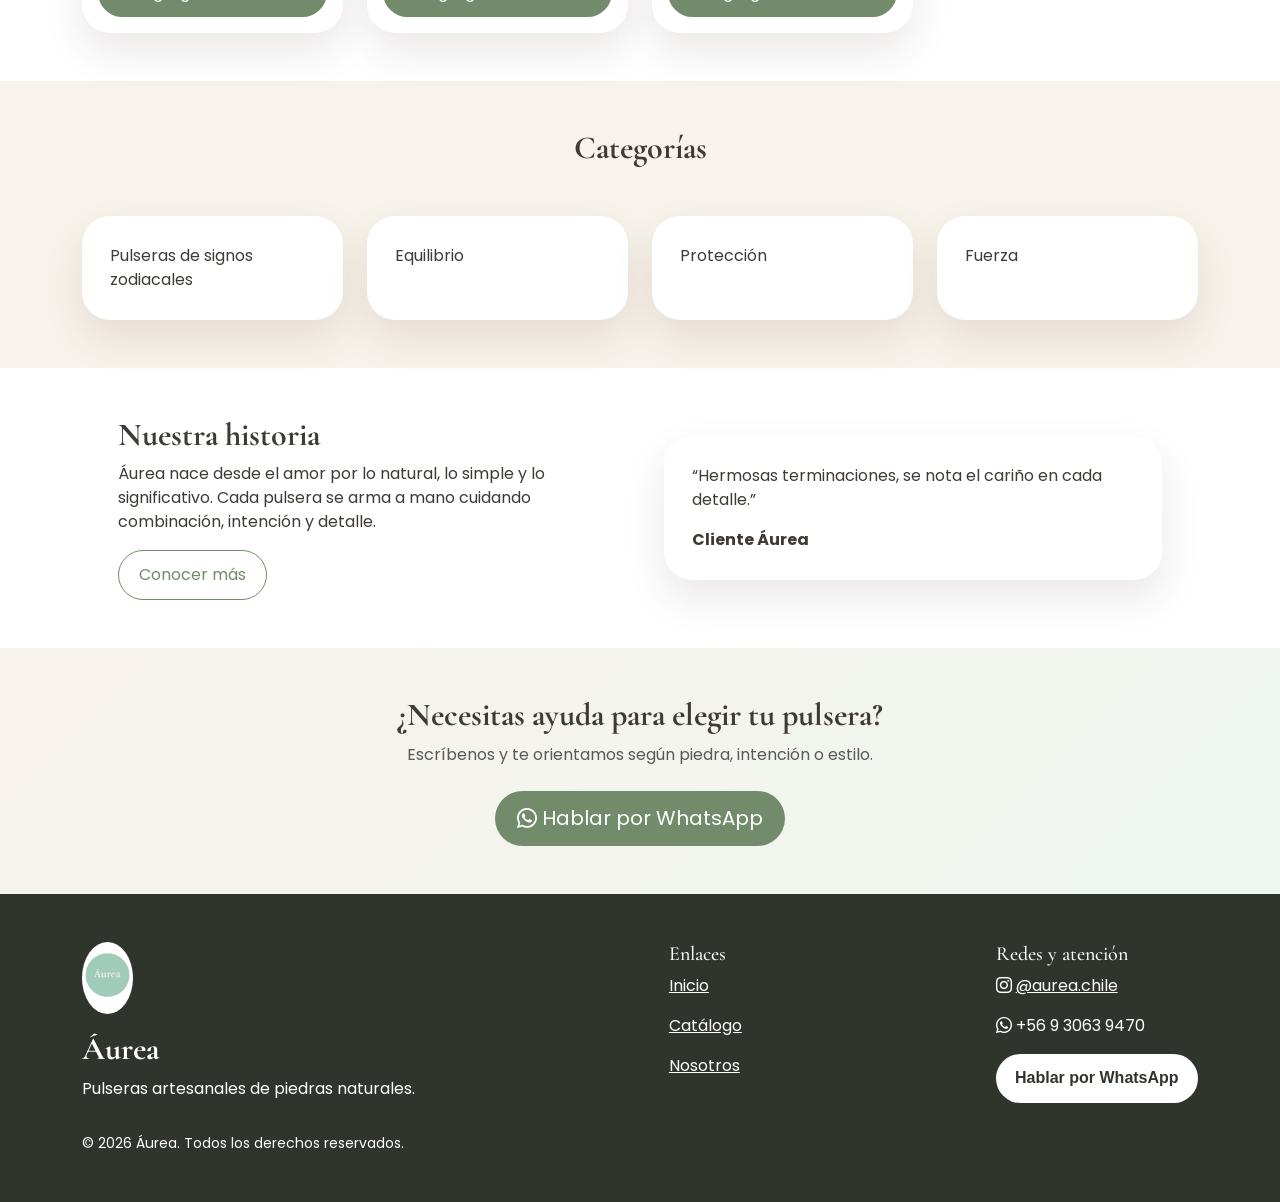
==== commit 1c07b31e: "correcciones y se agrega carrusel imagenes" ====
--- a/index.html
+++ b/index.html
@@ -30,7 +30,7 @@
             <li class="nav-item"><a class="nav-link" href="index.html">Inicio</a></li>
             <li class="nav-item"><a class="nav-link" href="catalogo.html">Catálogo</a></li>
             <li class="nav-item"><a class="nav-link" href="nosotros.html">Nosotros</a></li>
-            <li class="nav-item"><a class="nav-link nav-whatsapp" href="#" data-whatsapp-action><i class="bi bi-whatsapp"></i> WhatsApp</a></li>
+            <li class="nav-item"><a class="nav-link nav-whatsapp" href="#" data-whatsapp-action><i class="bi bi-whatsapp"></i> Contacto</a></li>
             <li class="nav-item ms-lg-3 d-none d-lg-block">
               <a class="btn btn-aurea" href="carrito.html"><i class="bi bi-bag"></i> Carrito <span data-cart-count>0</span></a>
             </li>
@@ -52,7 +52,35 @@
             </div>
           </div>
           <div class="col-lg-6">
-            <img src="img/banners/aurea-logo.jpeg" class="img-fluid hero-img" alt="Pulseras artesanales Áurea">
+            <div id="heroSlider" class="carousel slide carousel-fade hero-slider" data-bs-ride="carousel" data-bs-interval="4000" data-bs-touch="true">
+              <div class="carousel-indicators">
+                <button type="button" data-bs-target="#heroSlider" data-bs-slide-to="0" class="active" aria-current="true" aria-label="Imagen 1"></button>
+                <button type="button" data-bs-target="#heroSlider" data-bs-slide-to="1" aria-label="Imagen 2"></button>
+                <button type="button" data-bs-target="#heroSlider" data-bs-slide-to="2" aria-label="Imagen 3"></button>
+              </div>
+
+              <div class="carousel-inner">
+                <div class="carousel-item active">
+                  <img src="img/banners/aurea-logo.jpeg" class="d-block w-100 hero-slider-img" alt="Promoción Áurea">
+                </div>
+                <div class="carousel-item">
+                  <img src="img/banners/diamadre.jpg" class="d-block w-100 hero-slider-img" alt="Pulseras artesanales Áurea">
+                </div>
+                <div class="carousel-item">
+                  <img src="img/banners/chacras.jpg" class="d-block w-100 hero-slider-img" alt="Pulseras de piedras naturales">
+                </div>
+              </div>
+
+              <button class="carousel-control-prev" type="button" data-bs-target="#heroSlider" data-bs-slide="prev">
+                <span class="carousel-control-prev-icon" aria-hidden="true"></span>
+                <span class="visually-hidden">Anterior</span>
+              </button>
+
+              <button class="carousel-control-next" type="button" data-bs-target="#heroSlider" data-bs-slide="next">
+                <span class="carousel-control-next-icon" aria-hidden="true"></span>
+                <span class="visually-hidden">Siguiente</span>
+              </button>
+            </div>
           </div>
         </div>
       </div>
--- a/css/style.css
+++ b/css/style.css
@@ -73,6 +73,57 @@
   padding: 18px;
 }
 
+
+/* Slider principal del hero */
+.hero-slider {
+  width: 100%;
+  max-width: 560px;
+  margin: 0 auto;
+  border-radius: 32px;
+  overflow: hidden;
+  background: var(--beige);
+  box-shadow: var(--sombra);
+}
+
+.hero-slider .carousel-inner {
+  border-radius: 32px;
+}
+
+.hero-slider-img {
+  width: 100%;
+  height: 520px;
+  object-fit: contain;
+  object-position: center;
+  background: var(--beige);
+  padding: 18px;
+}
+
+.hero-slider .carousel-indicators {
+  margin-bottom: 14px;
+}
+
+.hero-slider .carousel-indicators button {
+  width: 10px;
+  height: 10px;
+  border-radius: 50%;
+  background-color: #fff;
+  opacity: .65;
+}
+
+.hero-slider .carousel-indicators .active {
+  opacity: 1;
+}
+
+.hero-slider .carousel-control-prev,
+.hero-slider .carousel-control-next {
+  width: 12%;
+}
+
+.hero-slider .carousel-control-prev-icon,
+.hero-slider .carousel-control-next-icon {
+  filter: drop-shadow(0 2px 5px rgba(0, 0, 0, .35));
+}
+
 .section-soft {
   background: var(--beige);
 }
@@ -353,6 +404,16 @@
     text-align: center;
     min-height: auto;
     padding: 120px 0 60px;
+  }
+
+
+  .hero-slider {
+    max-width: 100%;
+  }
+
+  .hero-slider-img {
+    height: 380px;
+    padding: 14px;
   }
 
   .hero .d-flex {
@@ -444,3 +505,11 @@
     padding: .35rem .55rem;
   }
 }
+
+
+@media (max-width: 480px) {
+  .hero-slider-img {
+    height: 320px;
+    padding: 12px;
+  }
+}
